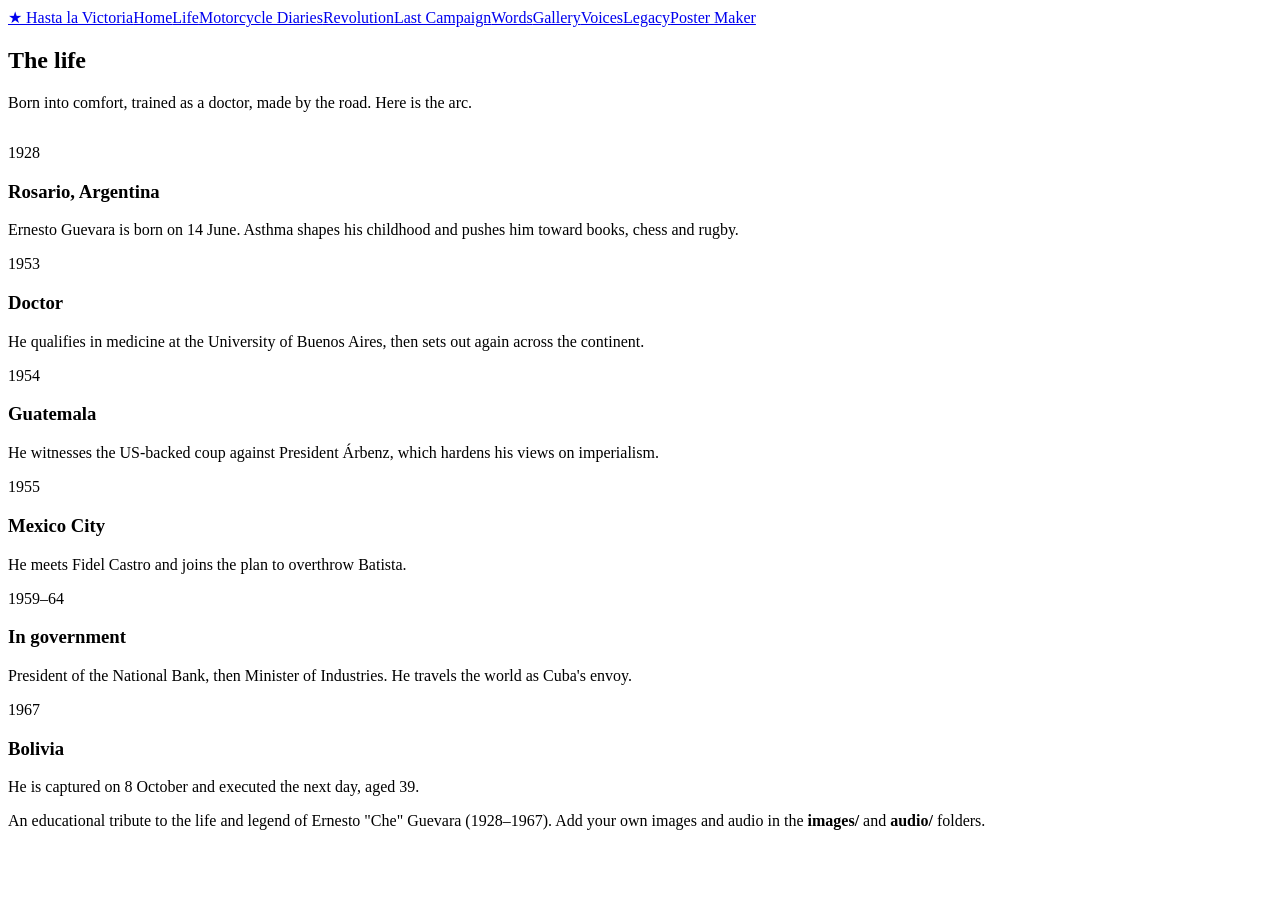
==== biography.html @ e0ba7ec7 "Add files via upload" ====
<!doctype html><html lang="en"><head><meta charset="utf-8"><meta name="viewport" content="width=device-width,initial-scale=1"><title>Life | Hasta la Victoria Siempre</title>
<link rel="preconnect" href="https://fonts.googleapis.com"><link rel="preconnect" href="https://fonts.gstatic.com" crossorigin>
<link href="https://fonts.googleapis.com/css2?family=Special+Elite&family=Stardos+Stencil:wght@400;700&display=swap" rel="stylesheet"><link rel="stylesheet" href="css/style.css"></head><body>
<header class="nav"><a class="logo" href="index.html">★ Hasta la Victoria</a><a href="index.html">Home</a><a href="biography.html" aria-current=page>Life</a><a href="diaries.html">Motorcycle Diaries</a><a href="revolution.html">Revolution</a><a href="last-campaign.html">Last Campaign</a><a href="words.html">Words</a><a href="gallery.html">Gallery</a><a href="voices.html">Voices</a><a href="legacy.html">Legacy</a><a href="poster.html">Poster Maker</a></header><section><div class="wrap"><h1>The life</h1><p style="margin:1rem 0 2rem;max-width:60ch">Born into comfort, trained as a doctor, made by the road. Here is the arc.</p>
<div class="tl"><article><time>1928</time><h3>Rosario, Argentina</h3><p>Ernesto Guevara is born on 14 June. Asthma shapes his childhood and pushes him toward books, chess and rugby.</p></article><article><time>1953</time><h3>Doctor</h3><p>He qualifies in medicine at the University of Buenos Aires, then sets out again across the continent.</p></article><article><time>1954</time><h3>Guatemala</h3><p>He witnesses the US-backed coup against President Árbenz, which hardens his views on imperialism.</p></article><article><time>1955</time><h3>Mexico City</h3><p>He meets Fidel Castro and joins the plan to overthrow Batista.</p></article><article><time>1959–64</time><h3>In government</h3><p>President of the National Bank, then Minister of Industries. He travels the world as Cuba's envoy.</p></article><article><time>1967</time><h3>Bolivia</h3><p>He is captured on 8 October and executed the next day, aged 39.</p></article></div></div></section>
<section class="band-olive"><div class="wrap grid"><div class="ph " data-img="images/young-ernesto.jpg" data-note="Young Ernesto, Argentina" role="img" aria-label="Young Ernesto, Argentina"></div><div class="ph " data-img="images/doctor-ernesto.jpg" data-note="As a medical student" role="img" aria-label="As a medical student"></div></div></section>
<footer>An educational tribute to the life and legend of Ernesto "Che" Guevara (1928–1967). Add your own images and audio in the <b>images/</b> and <b>audio/</b> folders.</footer><script src="js/main.js"></script></body></html>
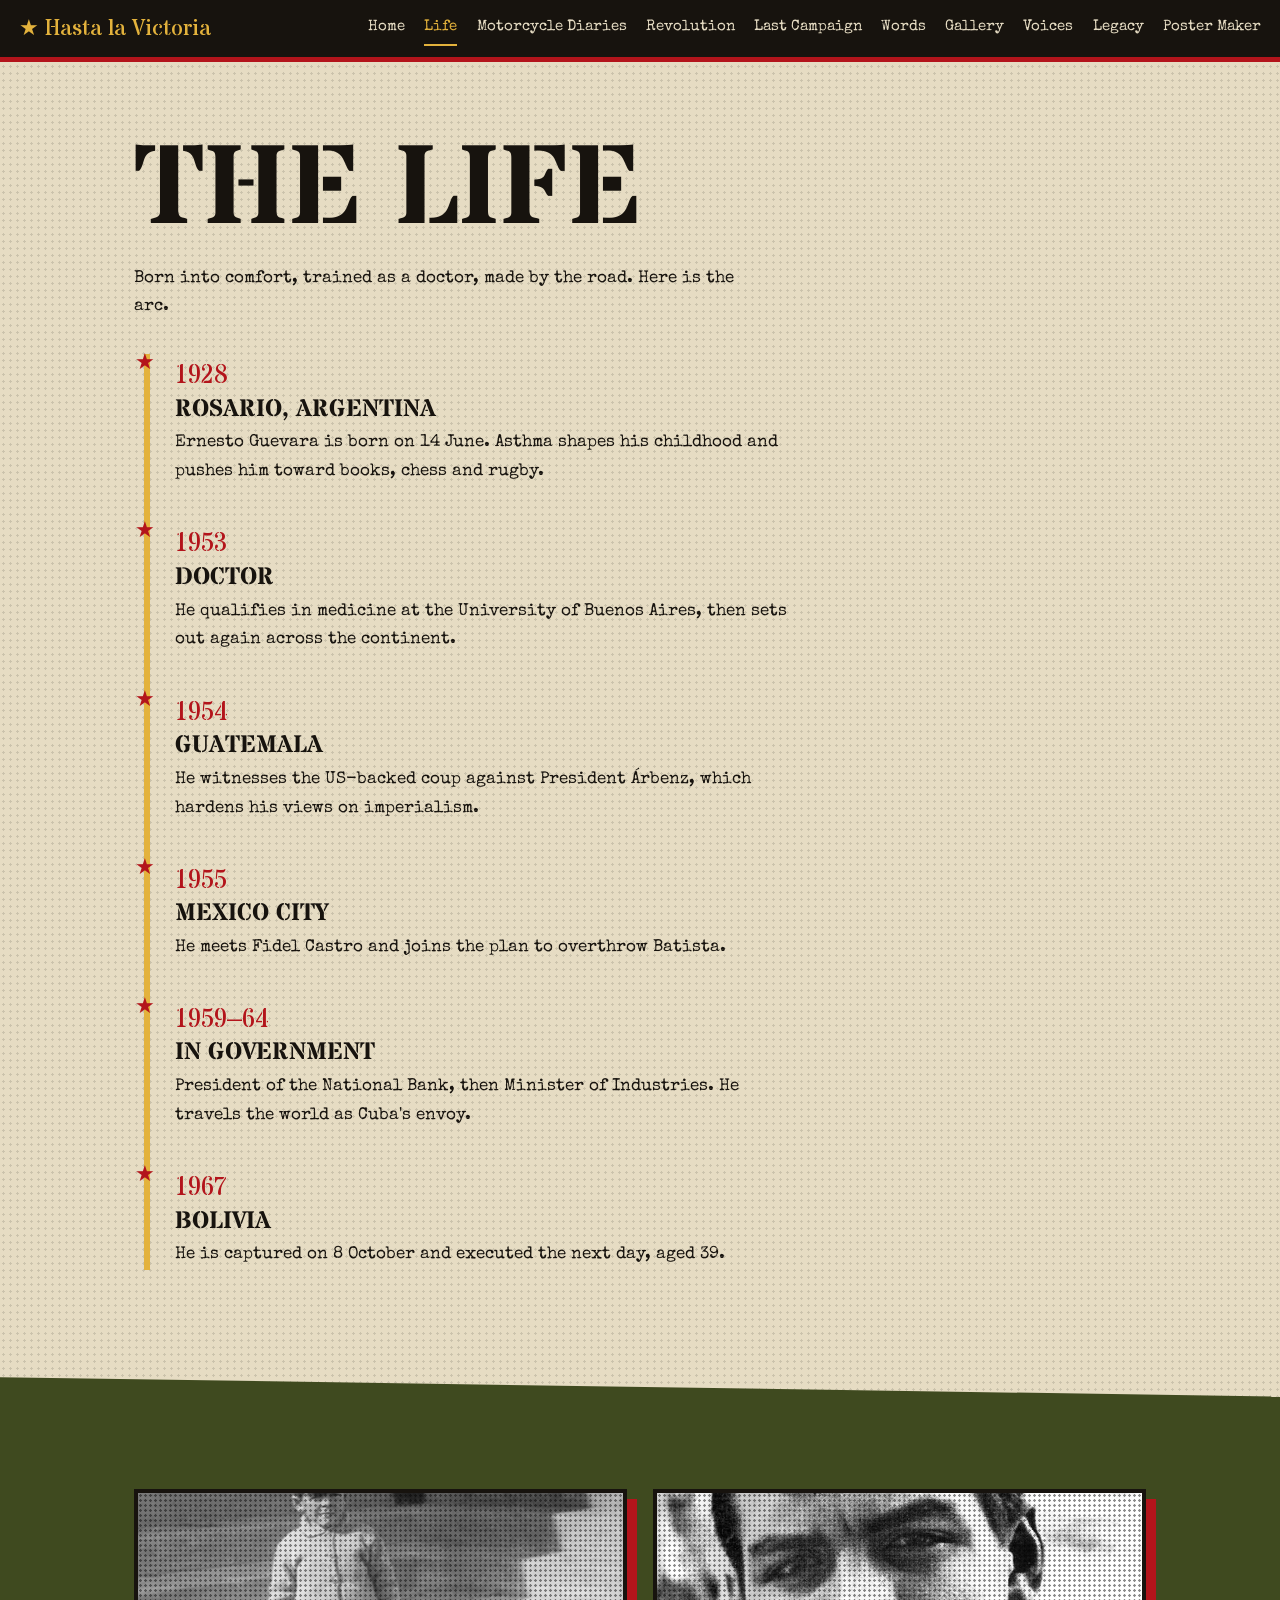
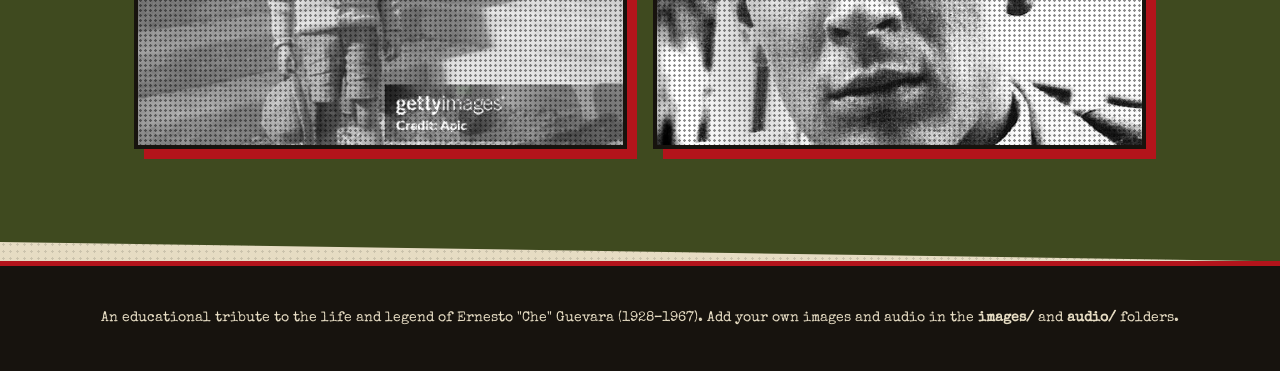
==== commit 124117d0: "Update biography.html" ====
--- a/biography.html
+++ b/biography.html
@@ -1,7 +1,9 @@
 <!doctype html><html lang="en"><head><meta charset="utf-8"><meta name="viewport" content="width=device-width,initial-scale=1"><title>Life | Hasta la Victoria Siempre</title>
 <link rel="preconnect" href="https://fonts.googleapis.com"><link rel="preconnect" href="https://fonts.gstatic.com" crossorigin>
-<link href="https://fonts.googleapis.com/css2?family=Special+Elite&family=Stardos+Stencil:wght@400;700&display=swap" rel="stylesheet"><link rel="stylesheet" href="css/style.css"></head><body>
+<link href="https://fonts.googleapis.com/css2?family=Special+Elite&family=Stardos+Stencil:wght@400;700&display=swap" rel="stylesheet"><link rel="stylesheet" href="css/style.css"><link rel="manifest" href="manifest.json">
+<meta name="theme-color" content="#b3141b">
+<link rel="apple-touch-icon" href="images/logo.png"></head><body>
 <header class="nav"><a class="logo" href="index.html">★ Hasta la Victoria</a><a href="index.html">Home</a><a href="biography.html" aria-current=page>Life</a><a href="diaries.html">Motorcycle Diaries</a><a href="revolution.html">Revolution</a><a href="last-campaign.html">Last Campaign</a><a href="words.html">Words</a><a href="gallery.html">Gallery</a><a href="voices.html">Voices</a><a href="legacy.html">Legacy</a><a href="poster.html">Poster Maker</a></header><section><div class="wrap"><h1>The life</h1><p style="margin:1rem 0 2rem;max-width:60ch">Born into comfort, trained as a doctor, made by the road. Here is the arc.</p>
 <div class="tl"><article><time>1928</time><h3>Rosario, Argentina</h3><p>Ernesto Guevara is born on 14 June. Asthma shapes his childhood and pushes him toward books, chess and rugby.</p></article><article><time>1953</time><h3>Doctor</h3><p>He qualifies in medicine at the University of Buenos Aires, then sets out again across the continent.</p></article><article><time>1954</time><h3>Guatemala</h3><p>He witnesses the US-backed coup against President Árbenz, which hardens his views on imperialism.</p></article><article><time>1955</time><h3>Mexico City</h3><p>He meets Fidel Castro and joins the plan to overthrow Batista.</p></article><article><time>1959–64</time><h3>In government</h3><p>President of the National Bank, then Minister of Industries. He travels the world as Cuba's envoy.</p></article><article><time>1967</time><h3>Bolivia</h3><p>He is captured on 8 October and executed the next day, aged 39.</p></article></div></div></section>
 <section class="band-olive"><div class="wrap grid"><div class="ph " data-img="images/young-ernesto.jpg" data-note="Young Ernesto, Argentina" role="img" aria-label="Young Ernesto, Argentina"></div><div class="ph " data-img="images/doctor-ernesto.jpg" data-note="As a medical student" role="img" aria-label="As a medical student"></div></div></section>
-<footer>An educational tribute to the life and legend of Ernesto "Che" Guevara (1928–1967). Add your own images and audio in the <b>images/</b> and <b>audio/</b> folders.</footer><script src="js/main.js"></script></body></html>+<footer>An educational tribute to the life and legend of Ernesto "Che" Guevara (1928–1967). Add your own images and audio in the <b>images/</b> and <b>audio/</b> folders.</footer><script src="js/main.js"></script></body></html>
--- a/css/style.css
+++ b/css/style.css
@@ -0,0 +1,45 @@
+:root{--red:#b3141b;--olive:#3f4a1f;--paper:#e6dcc3;--ink:#17130e;--gold:#e3b23c;--hd:'Stardos Stencil','Impact',serif;--bd:'Special Elite','Courier New',monospace}
+*{box-sizing:border-box;margin:0}
+html{scroll-behavior:smooth}
+body{font:17px/1.7 var(--bd);color:var(--ink);background:var(--paper) radial-gradient(rgba(23,19,14,.13) 1px,transparent 1.4px) 0 0/7px 7px}
+a{color:var(--red)}a:focus-visible,button:focus-visible{outline:3px solid var(--gold);outline-offset:3px}
+h1,h2,h3{font-family:var(--hd);font-weight:700;line-height:1.02;text-transform:uppercase}
+h1{font-size:clamp(2.6rem,9vw,7rem)}h2{font-size:clamp(1.9rem,5vw,3.4rem);margin-bottom:.5em}h3{font-size:1.5rem;margin-bottom:.3em}
+header.nav{position:sticky;top:0;z-index:20;background:var(--ink);color:var(--paper);display:flex;flex-wrap:wrap;align-items:center;gap:.2rem 1.2rem;padding:.6rem 1.2rem;border-bottom:5px solid var(--red)}
+.logo{font-family:var(--hd);font-size:1.4rem;color:var(--gold);text-decoration:none;margin-right:auto}
+header.nav a:not(.logo){color:var(--paper);text-decoration:none;font-size:.95rem;padding:.2rem 0;border-bottom:2px solid transparent}
+header.nav a[aria-current]{border-color:var(--gold);color:var(--gold)}header.nav a:hover{border-color:var(--red)}
+.wrap{max-width:1050px;margin:auto;padding:0 1.2rem}
+section{padding:4.5rem 0}
+.band-red{background:var(--red);color:var(--paper);clip-path:polygon(0 4%,100% 0,100% 96%,0 100%);padding:7rem 0}
+.band-olive{background:var(--olive);color:var(--paper);clip-path:polygon(0 0,100% 4%,100% 100%,0 96%);padding:7rem 0}
+.band-ink{background:var(--ink);color:var(--paper);padding:5rem 0}
+.hero{display:grid;grid-template-columns:1.2fr 1fr;gap:2rem;align-items:center;min-height:82vh;padding:3rem 0}
+.hero h1 span{display:block;color:var(--red)}
+.hero .tag{background:var(--ink);color:var(--paper);display:inline-block;padding:.2rem .8rem;transform:rotate(-2deg);margin-bottom:1rem}
+.type{border-right:3px solid var(--red);padding-right:.3rem;white-space:pre-wrap}
+.ph{position:relative;background:#00000014 center/cover;border:4px solid var(--ink);box-shadow:10px 10px 0 var(--red);min-height:260px;display:grid;place-items:center;text-align:center;font-size:.85rem;overflow:hidden;color:var(--ink)}
+.ph.tall{min-height:480px}.ph.has::after{content:"";position:absolute;inset:0;background:radial-gradient(rgba(0,0,0,.45) 1px,transparent 1.5px) 0 0/5px 5px;mix-blend-mode:multiply}
+.ph:not(.has)::before{content:"★";position:absolute;font-size:12rem;color:var(--red);opacity:.18;line-height:1}
+.ph span{position:relative;padding:1rem;background:var(--paper);border:2px dashed var(--ink);max-width:80%}
+.marquee{background:var(--gold);border-block:4px solid var(--ink);overflow:hidden;white-space:nowrap;font-family:var(--hd);font-size:1.5rem;text-transform:uppercase}
+.marquee div{display:inline-block;padding:.4rem 0;animation:m 28s linear infinite}@keyframes m{to{transform:translateX(-33.33%)}}
+.btn{font:inherit;font-family:var(--hd);text-transform:uppercase;background:var(--red);color:var(--paper);border:3px solid var(--ink);padding:.6rem 1.2rem;cursor:pointer;box-shadow:5px 5px 0 var(--ink);text-decoration:none;display:inline-block;font-size:1.1rem}
+.btn:hover{transform:translate(2px,2px);box-shadow:3px 3px 0 var(--ink)}.btn.alt{background:var(--gold);color:var(--ink)}
+.grid{display:grid;grid-template-columns:repeat(auto-fit,minmax(260px,1fr));gap:1.6rem}
+.card{background:var(--paper);color:var(--ink);border:4px solid var(--ink);padding:1.2rem;box-shadow:8px 8px 0 var(--gold)}
+.card a.more{font-family:var(--hd)}
+.tl{border-left:6px solid var(--gold);margin-left:.6rem;padding-left:1.6rem}
+.tl article{margin-bottom:2.2rem;position:relative;max-width:62ch}.tl article::before{content:"★";position:absolute;left:-2.55rem;top:0;color:var(--red);font-size:1.4rem;line-height:1}
+.band-olive .tl article::before,.band-ink .tl article::before{color:var(--gold)}
+.tl time{font-family:var(--hd);font-size:1.6rem;color:var(--red)}.band-olive .tl time,.band-ink .tl time{color:var(--gold)}
+blockquote{font-size:clamp(1.3rem,3.2vw,2.2rem);line-height:1.3;border-left:8px solid var(--paper);padding-left:1.2rem}
+blockquote cite{display:block;font-size:.9rem;margin-top:.8rem}
+.gal{columns:3 220px;gap:1.2rem}.gal .ph{margin-bottom:1.4rem;cursor:zoom-in}
+#lb{position:fixed;inset:0;background:#000d;display:none;place-items:center;z-index:50}#lb.on{display:grid}#lb img{max-width:92vw;max-height:88vh;border:5px solid var(--paper)}
+audio{width:100%;margin:.6rem 0}.miss{color:var(--red);font-size:.85rem}
+canvas{max-width:100%;border:4px solid var(--ink);box-shadow:8px 8px 0 var(--red)}
+input[type=text]{font:inherit;width:100%;padding:.6rem;border:3px solid var(--ink);background:#fff8;margin:.4rem 0 1rem}
+footer{background:var(--ink);color:var(--paper);text-align:center;padding:2.5rem 1rem;border-top:5px solid var(--red);font-size:.9rem}
+@media(max-width:760px){.hero{grid-template-columns:1fr}.ph.tall{min-height:320px}section{padding:3rem 0}}
+@media(prefers-reduced-motion:reduce){.marquee div{animation:none}html{scroll-behavior:auto}}
